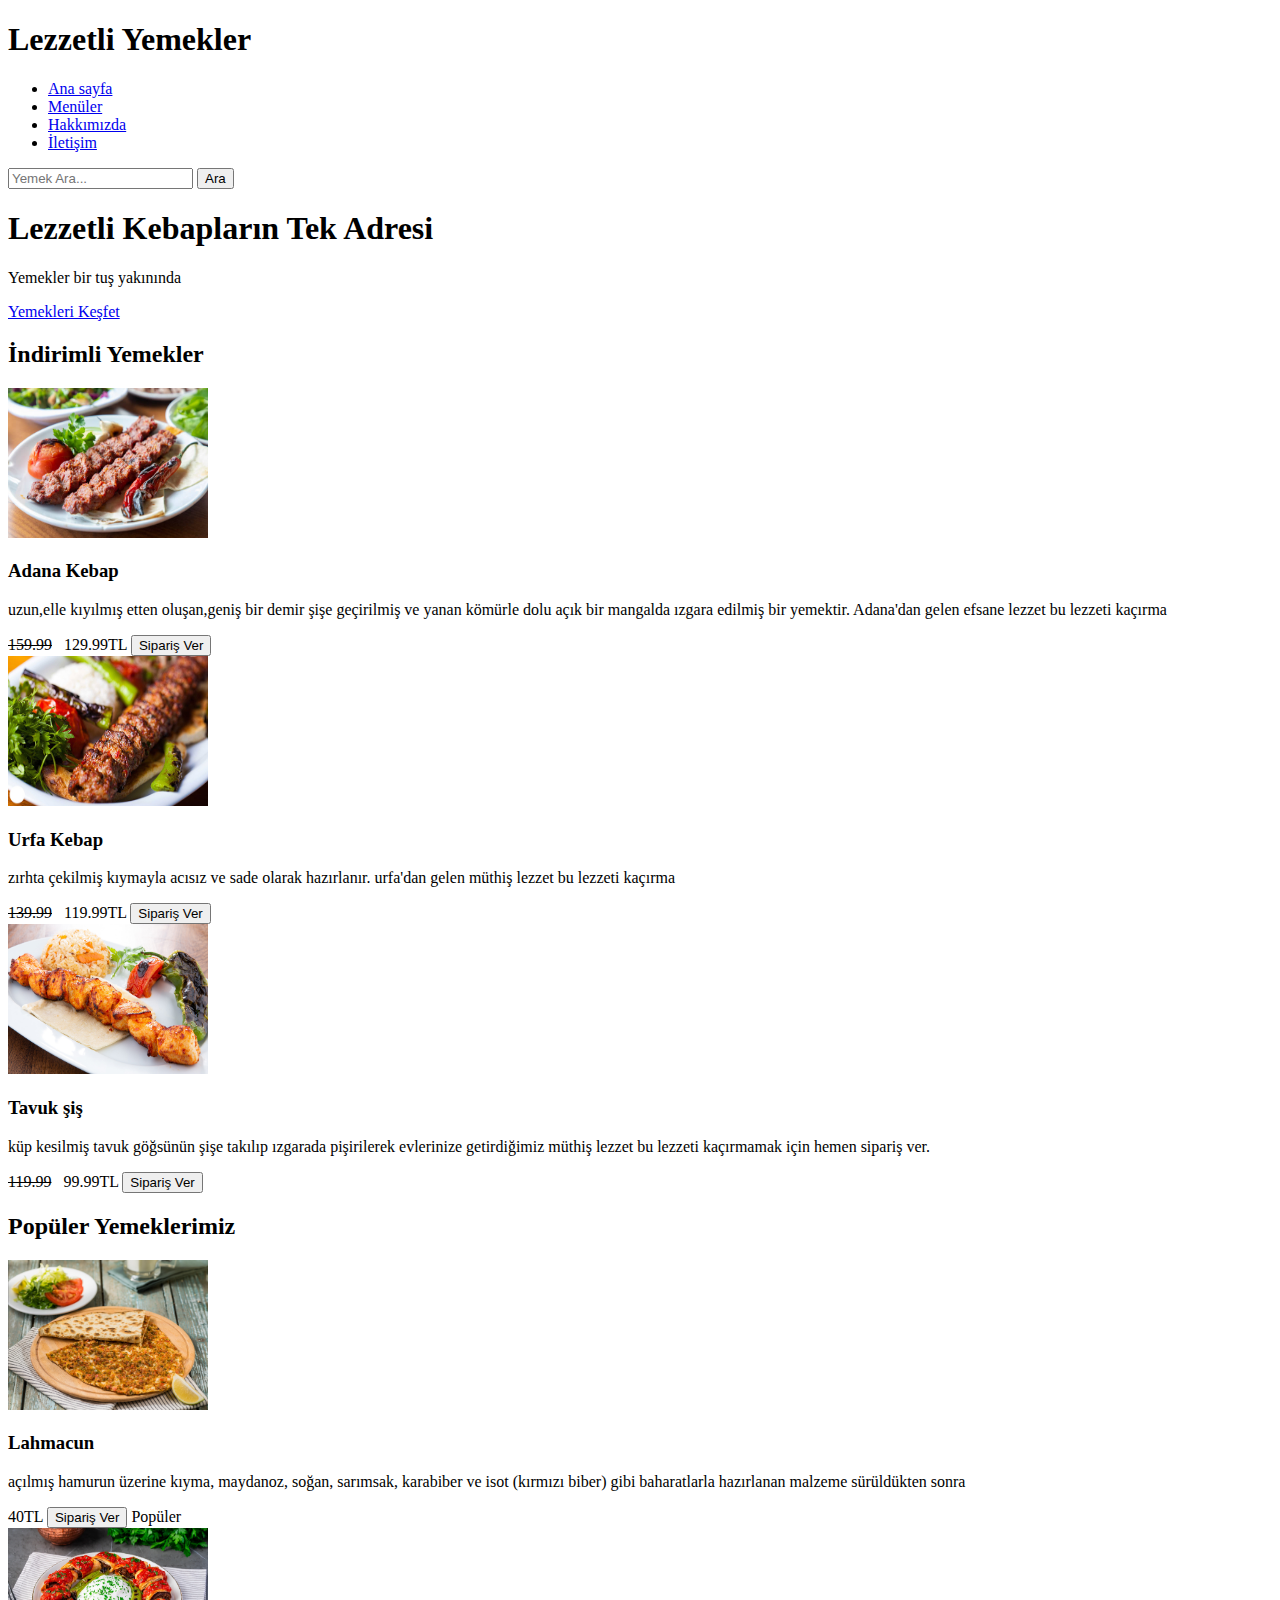
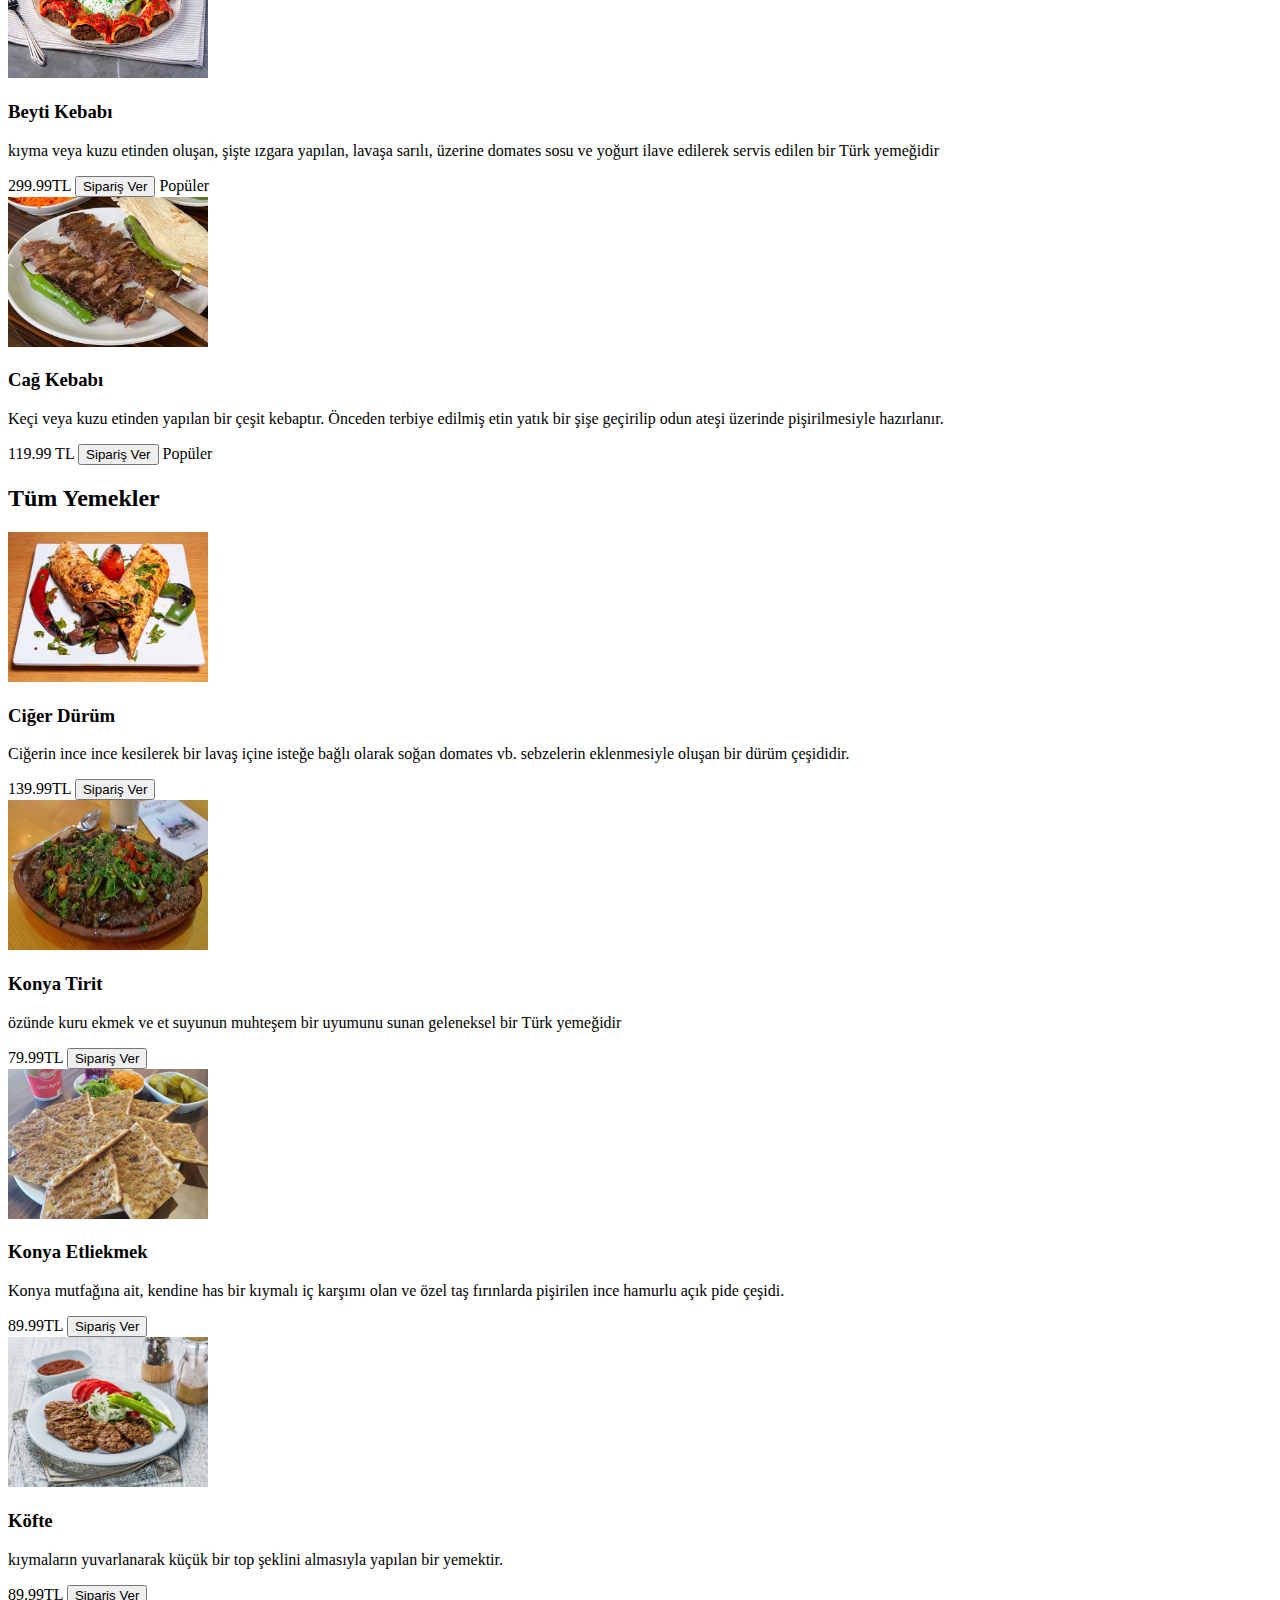
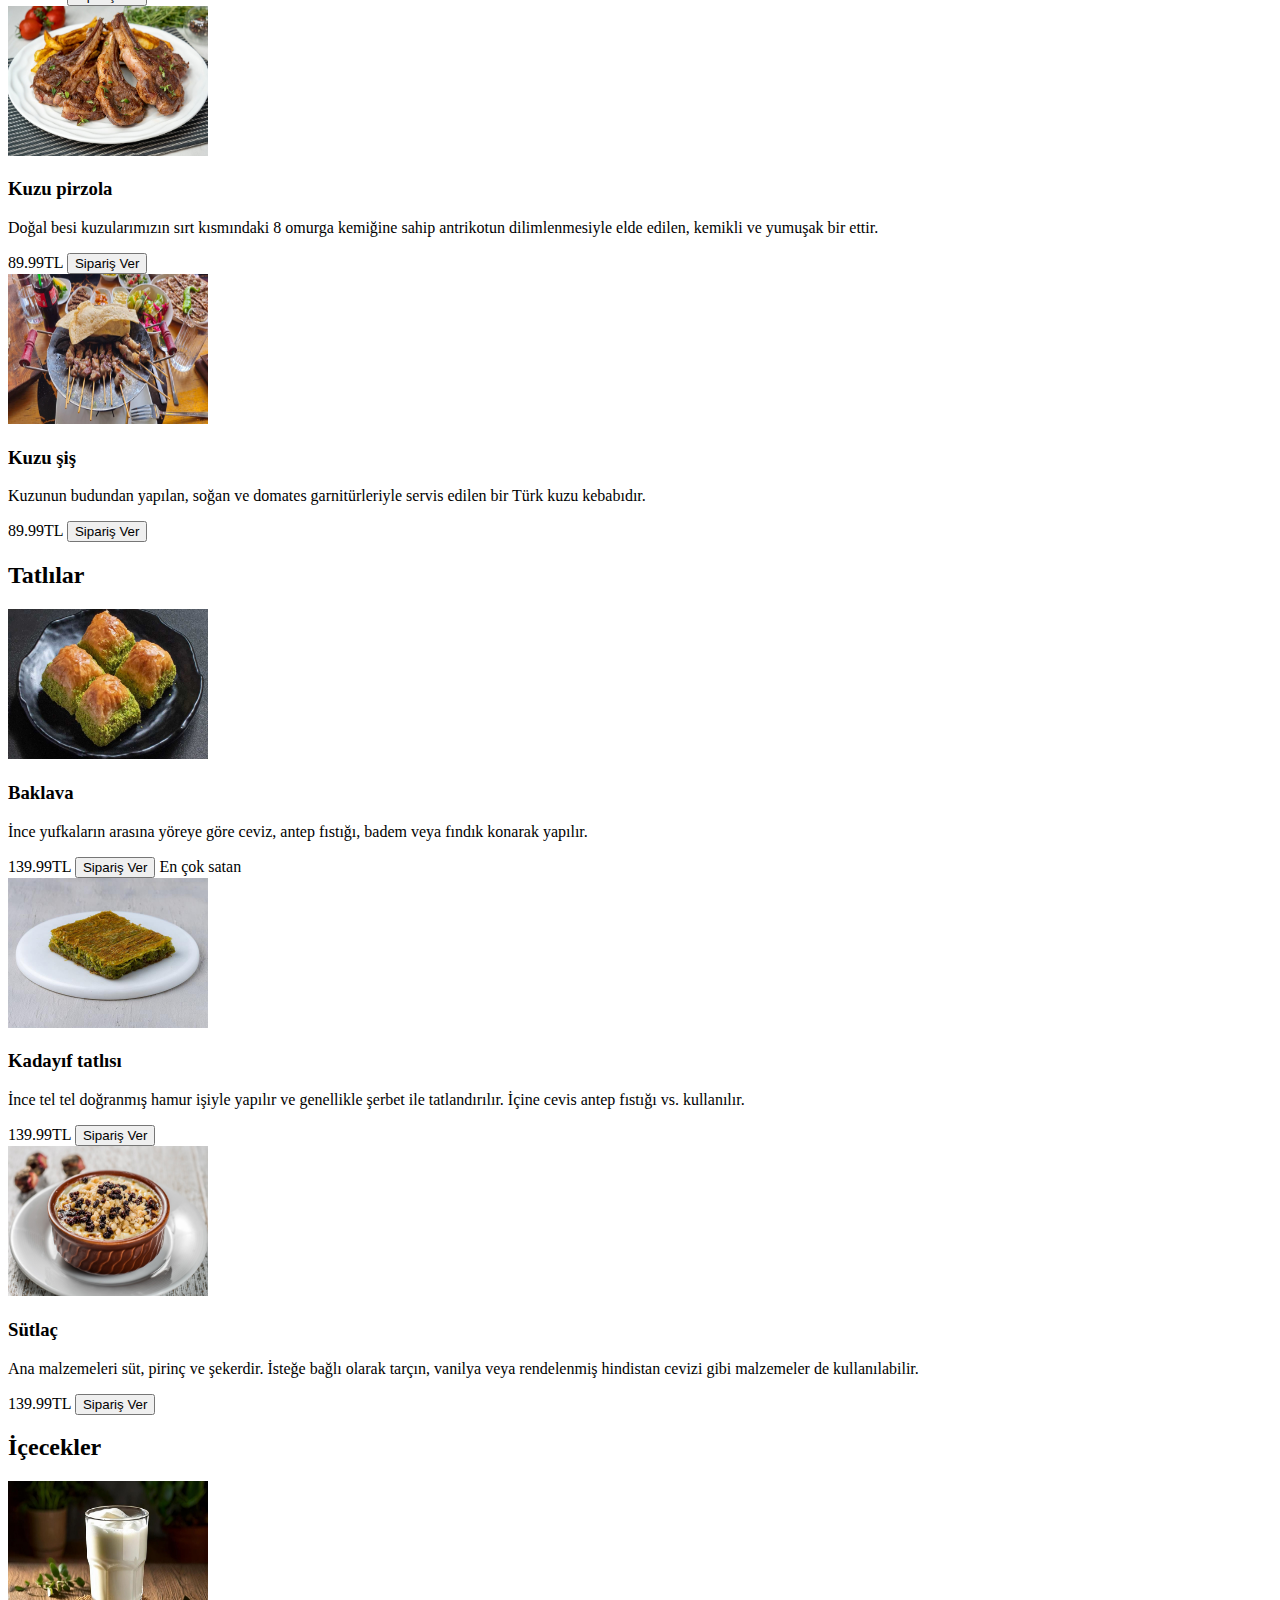
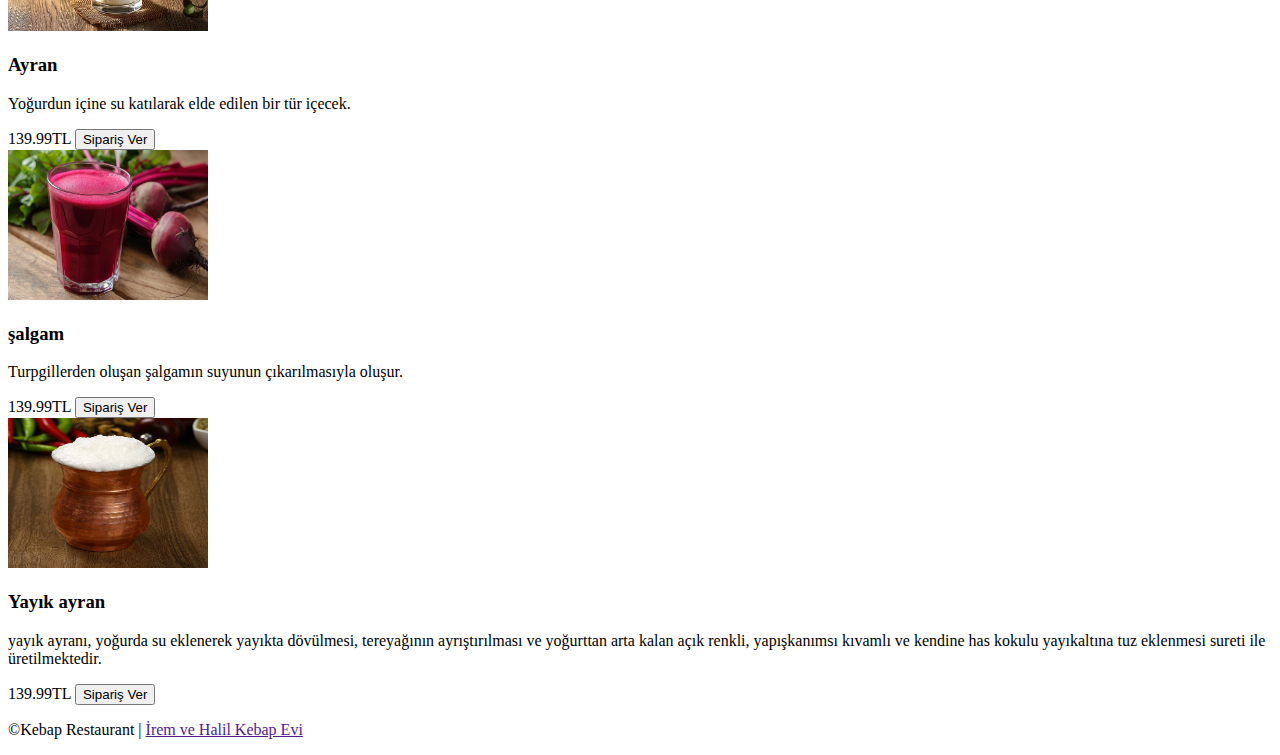
==== index.html @ 587a3aec "index.html" ====
<!DOCTYPE html>
<html lang="en">
<head>
    <meta charset="UTF-8">
    <meta name="viewport" content="width=device-width, initial-scale=1.0">
    <title>Kebap restaurant</title>
    <link rel="stylesheet" href="style.css">
    <link rel="shortcut icon" href="/img/restaurant.png" type="image/restaurant.png">
</head>
<body>
    
    <header>
        <h1>Lezzetli Yemekler</h1>
        <nav>
            <ul>
                <li><a href="index.html">Ana sayfa</a></li>
                <li><a href="#menuler">Menüler</a></li>
                <li><a href="indexh.html">Hakkımızda</a></li>
                <li><a href="indexi.html">İletişim</a></li>
            </ul>
        </nav>
    </header>

    <div class="search-container">
        <input type="text" placeholder="Yemek Ara..."/>
        <button type="submit">Ara</button>
    </div>    
    
    
    <div class="hero">
        <h1>Lezzetli Kebapların Tek Adresi</h1>
        <p>Yemekler bir tuş yakınında</p>
        <a href="#keşfet" class="button">Yemekleri Keşfet</a>

    </div>
    
    <section class="indirimli" id="keşfet">
        <h2>İndirimli Yemekler</h2>
        
        <div class="menu-items">
            <div class="menu-item">
                <img src="/img/adana kebap foto.jpg" alt="adana kebap" width="200px" height="150px">
                <h3>Adana Kebap</h3>
                <p>uzun,elle kıyılmış etten oluşan,geniş bir demir şişe geçirilmiş ve yanan kömürle dolu açık bir mangalda ızgara edilmiş bir yemektir.
                Adana'dan gelen efsane lezzet bu lezzeti kaçırma</p>
    
                <span><del>159.99</del> &nbsp; 129.99TL</span>
                <button class="siparis-buton">Sipariş Ver</button>
    
            </div>


            <div class="menu-item">
                <img src="/img/urfa-kebap foto.jpg" alt="urfa kebap" width="200px" height="150px">
                <h3>Urfa Kebap</h3>
                <p>zırhta çekilmiş kıymayla acısız ve sade olarak hazırlanır.
                urfa'dan gelen müthiş lezzet bu lezzeti kaçırma</p>
    
                <span><del>139.99</del> &nbsp; 119.99TL</span>
                <button class="siparis-buton">Sipariş Ver</button>
    
            </div>


            <div class="menu-item">
                <img src="/img/tavuk-sis foto.jpg" alt="tavuk şiş" width="200px" height="150px">
                <h3>Tavuk şiş</h3>
                <p> küp kesilmiş tavuk göğsünün şişe takılıp ızgarada pişirilerek evlerinize getirdiğimiz müthiş lezzet bu lezzeti kaçırmamak için hemen sipariş ver.</p>
    
                <span><del>119.99</del> &nbsp; 99.99TL</span>
                <button class="siparis-buton">Sipariş Ver</button>
    
            </div>
        </div>


        
    </section>

    <section class="popüler-yemek">
        <h2>Popüler Yemeklerimiz</h2>

        <div class="menu-items">
            <div class="menu-item">
                <img src="/img/lahmacun.jpg" alt="lahmacun" width="200px" height="150px">
                <h3>Lahmacun</h3>
                <p>açılmış hamurun üzerine kıyma, maydanoz, soğan, sarımsak, karabiber ve isot (kırmızı biber) gibi baharatlarla hazırlanan
                 malzeme sürüldükten sonra 
                </p>

                <span>40TL</span>
                <button class="siparis-buton">Sipariş Ver</button>
                <span class="tag">Popüler</span>
               
            </div>
        


            <div class="menu-item">
                <img src="/img/beyti kebap foto.webp" alt="lahmacun" width="200px" height="150px">
                <h3>Beyti Kebabı</h3>
                <p>kıyma veya kuzu etinden oluşan, şişte ızgara yapılan, lavaşa sarılı,
                 üzerine domates sosu ve yoğurt ilave edilerek servis edilen bir Türk yemeğidir
                </p>
                <span>299.99TL</span>
                <button class="siparis-buton">Sipariş Ver</button>
                
                <span class="tag">Popüler</span>
            </div>
        


        
            <div class="menu-item">
                <img src="/img/cağ kebap foto.jpg" alt="lahmacun" width="200px" height="150px">
                <h3>Cağ Kebabı</h3>
                <p>Keçi veya kuzu etinden yapılan bir çeşit kebaptır. 
                Önceden terbiye edilmiş etin yatık bir şişe geçirilip odun ateşi üzerinde pişirilmesiyle hazırlanır.
                </p>
                <span>119.99 TL</span>
                <button class="siparis-buton">Sipariş Ver</button>
                
                <span class="tag">Popüler</span>
            </div>
        </div>
    </section>

    <section class="menu" id="menuler">
    
        <h2>Tüm Yemekler</h2>

        <div class="menu-items">
            <div class="menu-item">
                <img src="/img/yaprak ciğer foto.jpeg" alt="ciğer dürüm" width="200px" height="150px">
                <h3>Ciğer Dürüm</h3>
                <p>Ciğerin ince ince kesilerek bir lavaş içine
                isteğe bağlı olarak soğan domates vb. sebzelerin eklenmesiyle oluşan bir dürüm çeşididir.
                </p>
                
                <span>139.99TL</span>
                <button class="siparis-buton">Sipariş Ver</button>

            </div>
        


       
            <div class="menu-item">
                <img src="/img/tirit foto.jpg" alt="tirit" width="200px" height="150px">
                <h3>Konya Tirit</h3>
                <p>özünde kuru ekmek ve et suyunun muhteşem bir uyumunu sunan geleneksel bir Türk yemeğidir</p>
                
                <span>79.99TL</span>
                <button class="siparis-buton">Sipariş Ver</button>
                
            </div>
        



        
            <div class="menu-item">
                <img src="/img/etliekmek foto.jpg" alt="etliekmek" width="200px" height="150px">
                <h3>Konya Etliekmek</h3>
                <p>Konya mutfağına ait, kendine has bir kıymalı iç karşımı olan ve özel taş fırınlarda pişirilen ince hamurlu açık pide çeşidi.
                </p>
                
                <span>89.99TL</span>
                <button class="siparis-buton">Sipariş Ver</button>
                
            </div>


            <div class="menu-item">
                <img src="/img/köfte.jpg" alt="etliekmek" width="200px" height="150px">
                <h3>Köfte</h3>
                <p>kıymaların yuvarlanarak küçük bir top şeklini almasıyla yapılan bir yemektir.
                </p>
                
                <span>89.99TL</span>
                <button class="siparis-buton">Sipariş Ver</button>
                
            </div>




            <div class="menu-item">
                <img src="/img/kuzu pirzola.jpg" alt="etliekmek" width="200px" height="150px">
                <h3>Kuzu pirzola</h3>
                <p>Doğal besi kuzularımızın sırt kısmındaki 8 omurga kemiğine sahip antrikotun dilimlenmesiyle elde edilen, kemikli ve yumuşak bir ettir.
                </p>
                
                <span>89.99TL</span>
                <button class="siparis-buton">Sipariş Ver</button>
                
            </div>



            <div class="menu-item">
                <img src="/img/kuzu şiş.jpg" alt="etliekmek" width="200px" height="150px">
                <h3>Kuzu şiş</h3>
                <p>Kuzunun budundan yapılan, soğan ve domates garnitürleriyle servis edilen bir Türk kuzu kebabıdır.
                </p>
                
                <span>89.99TL</span>
                <button class="siparis-buton">Sipariş Ver</button>
                
            </div>
        </div>

    </section>

    <section class="tatlı">
        <h2>Tatlılar</h2>
        <div class="menu-items">
            <div class="menu-item">
                <img src="/img/baklavaki.jpg" alt="ciğer dürüm" width="200px" height="150px">
                <h3>Baklava</h3>
                <p>İnce yufkaların arasına yöreye göre ceviz, antep fıstığı, badem veya fındık konarak yapılır.
                </p>
                
                <span>139.99TL</span>
                <button class="siparis-buton">Sipariş Ver</button>
                <span class="tag">En çok satan</span>

            </div>


            <div class="menu-item">
                <img src="/img/kadayıf tatlısı.jpg" alt="ciğer dürüm" width="200px" height="150px">
                <h3>Kadayıf tatlısı</h3>
                <p>İnce tel tel doğranmış hamur işiyle yapılır ve genellikle şerbet ile tatlandırılır. İçine cevis antep fıstığı vs. kullanılır.
                </p>
                
                <span>139.99TL</span>
                <button class="siparis-buton">Sipariş Ver</button>

            </div>



            <div class="menu-item">
                <img src="/img/sütlaç.jpg" alt="ciğer dürüm" width="200px" height="150px">
                <h3>Sütlaç</h3>
                <p>Ana malzemeleri süt, pirinç ve şekerdir. İsteğe bağlı olarak tarçın, vanilya veya rendelenmiş hindistan cevizi gibi malzemeler de kullanılabilir.
                </p>
                
                <span>139.99TL</span>
                <button class="siparis-buton">Sipariş Ver</button>

            </div>

        </div>
   
    </section>

    <section class="içecekler">
        <h2>İçecekler</h2>

        <div class="menu-items">
            <div class="menu-item">
                <img src="/img/ayran.jpg" alt="ayran" width="200px" height="150px">
                <h3>Ayran</h3>
                <p>Yoğurdun içine su katılarak elde edilen bir tür içecek.
                </p>
                
                <span>139.99TL</span>
                <button class="siparis-buton">Sipariş Ver</button>

            </div>



            <div class="menu-item">
                <img src="/img/şalgam.jpg" alt="şalgam" width="200px" height="150px">
                <h3>şalgam</h3>
                <p>Turpgillerden oluşan şalgamın suyunun çıkarılmasıyla oluşur.
                </p>
                
                <span>139.99TL</span>
                <button class="siparis-buton">Sipariş Ver</button>

            </div>



            <div class="menu-item">
                <img src="/img/yayık ayran.jpg" alt="yayık ayran" width="200px" height="150px">
                <h3>Yayık ayran</h3>
                <p>yayık ayranı, yoğurda su eklenerek yayıkta dövülmesi, tereyağının ayrıştırılması ve yoğurttan arta kalan açık renkli, yapışkanımsı kıvamlı ve kendine has kokulu yayıkaltına tuz eklenmesi sureti ile üretilmektedir.
                </p>
                
                <span>139.99TL</span>
                <button class="siparis-buton">Sipariş Ver</button>

            </div>

        </div>
        
    </section>

    <footer class="footer">
        <p>
          &copy;Kebap Restaurant  | <a href="" target="_blank">İrem ve Halil Kebap Evi</a></p>
    </footer>
</body>
</html>
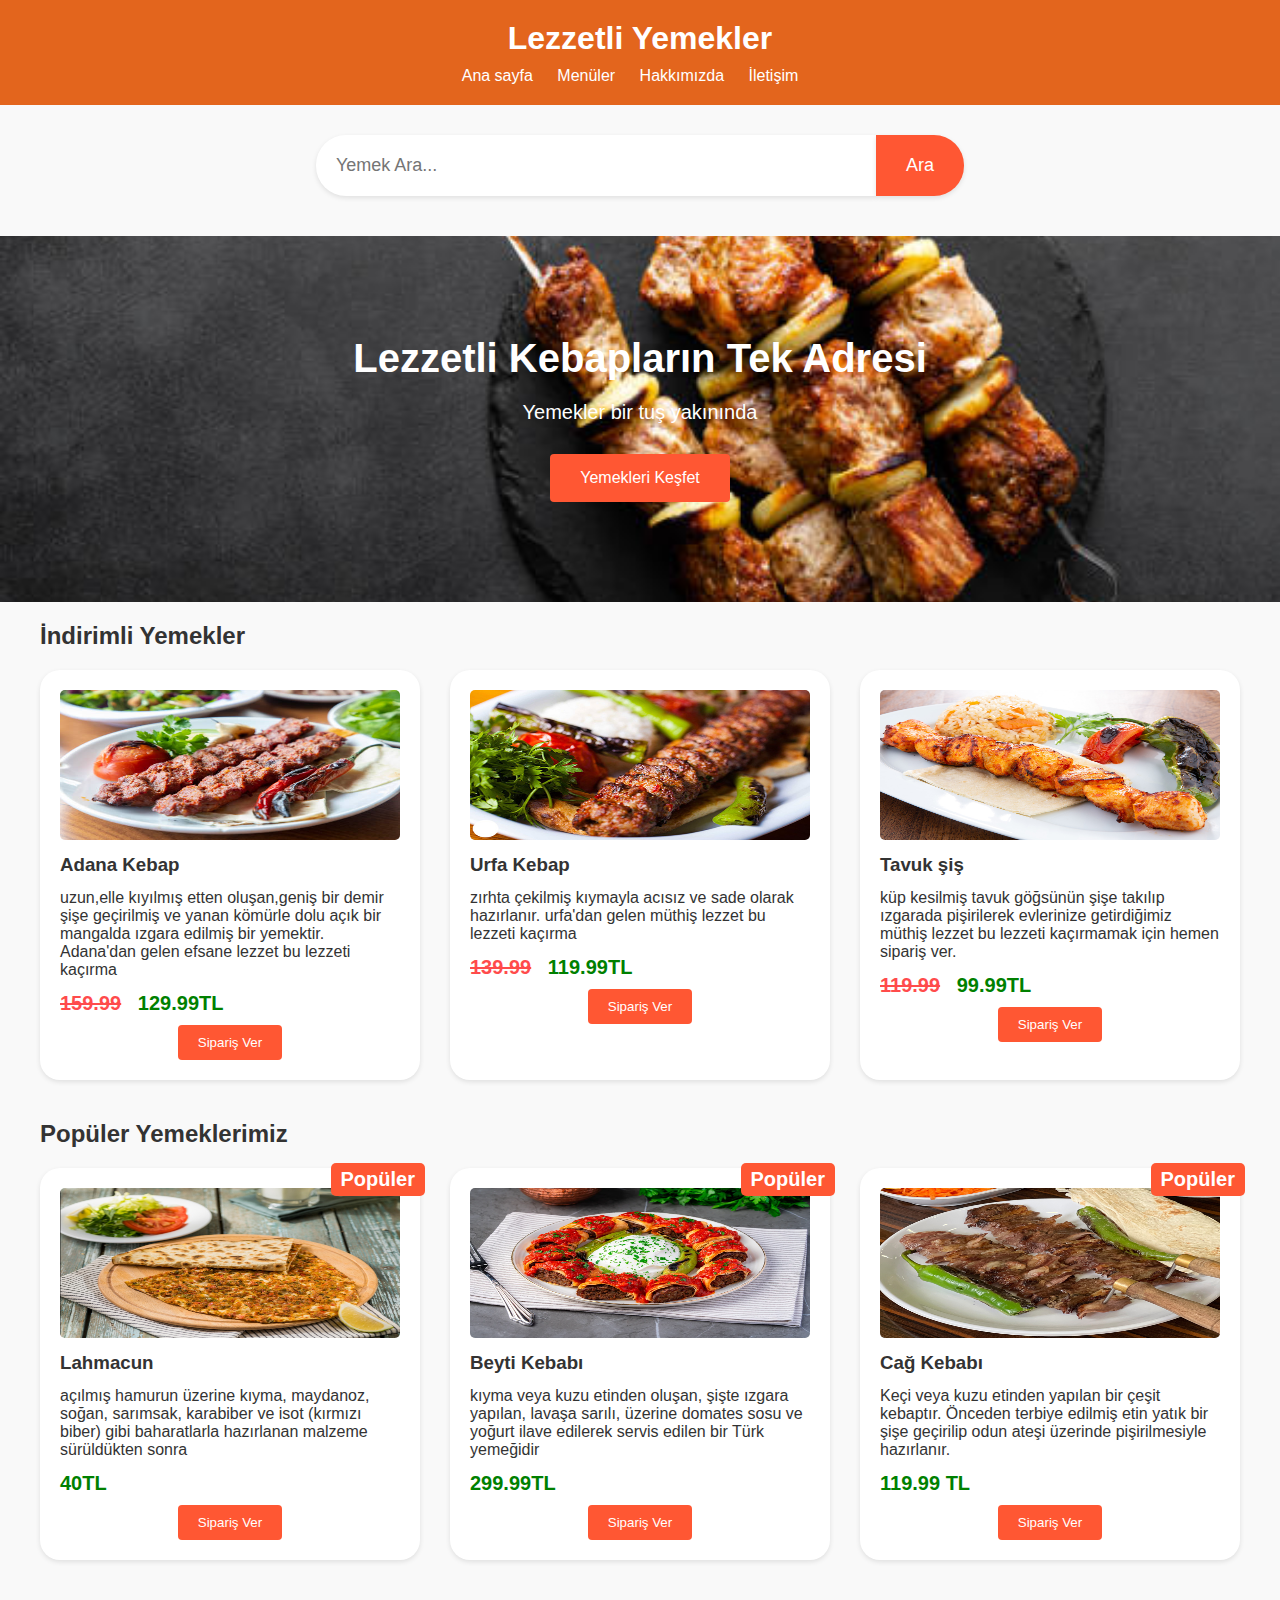
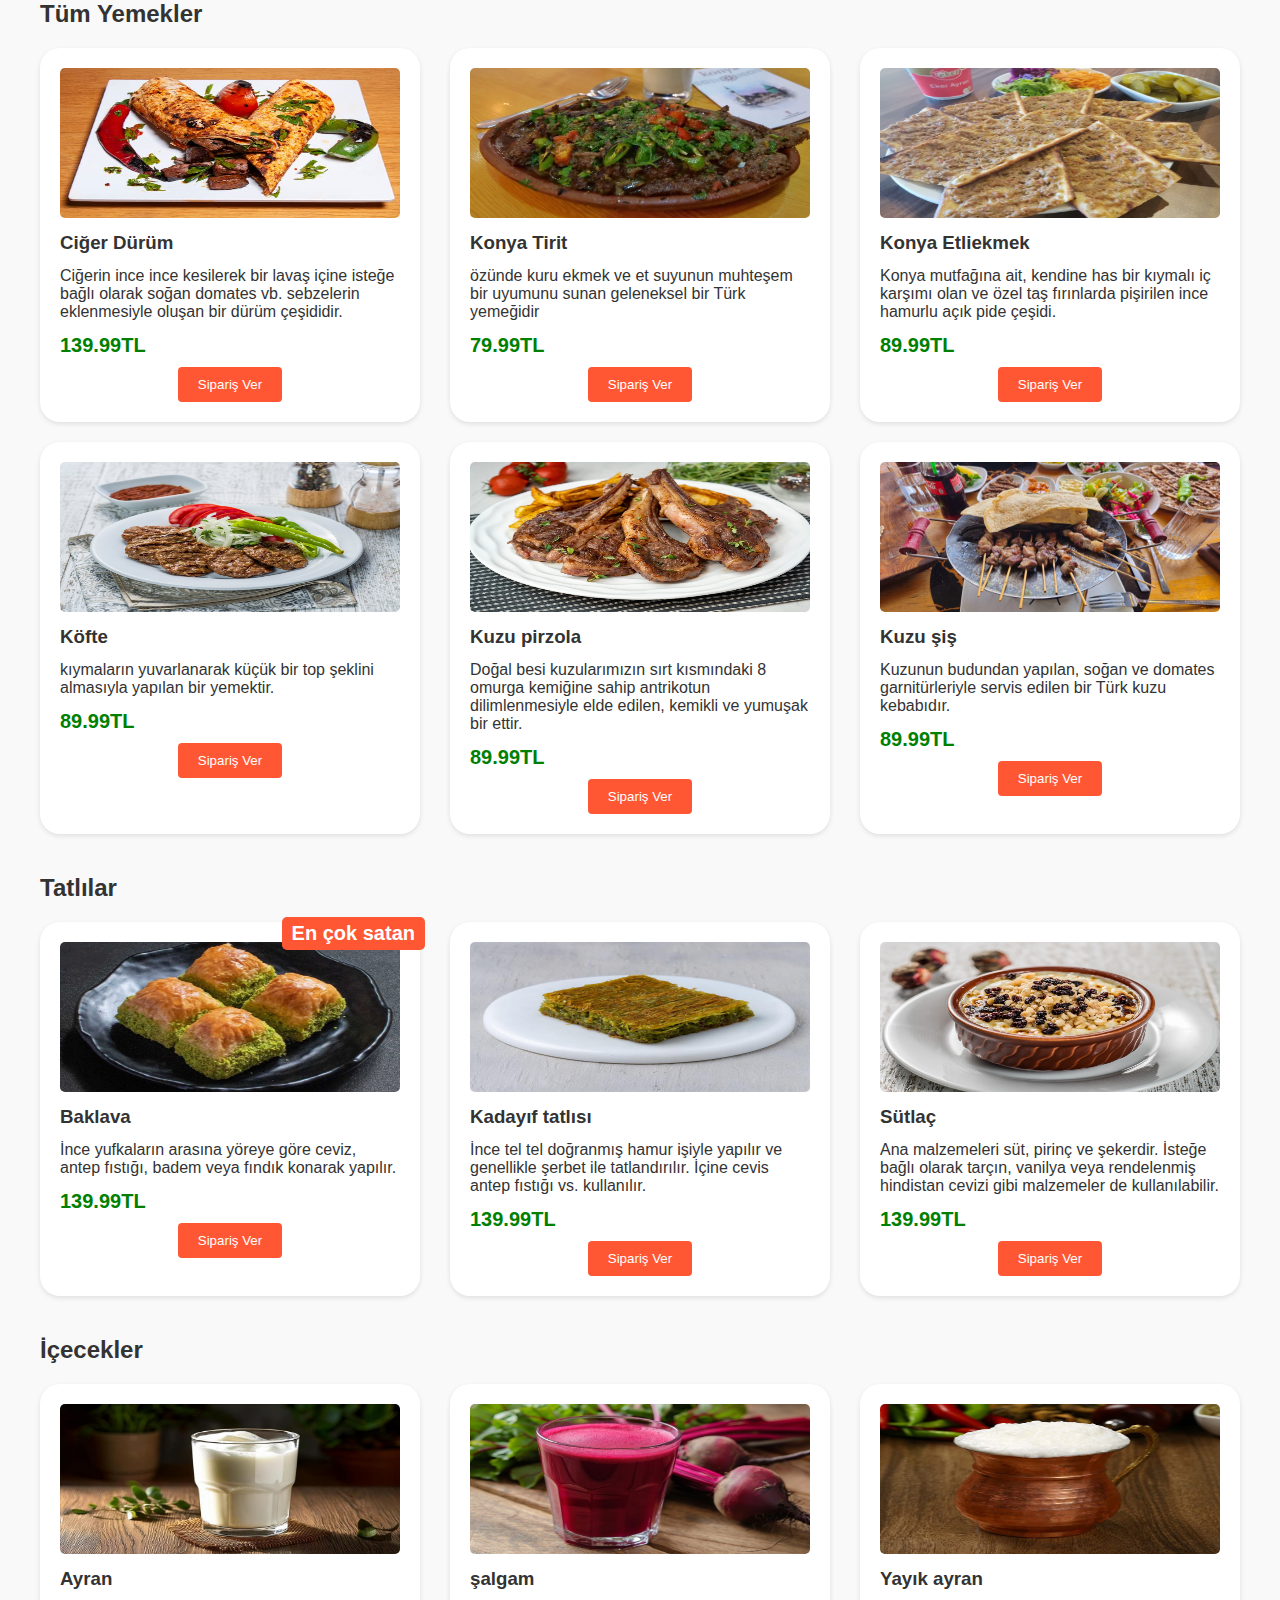
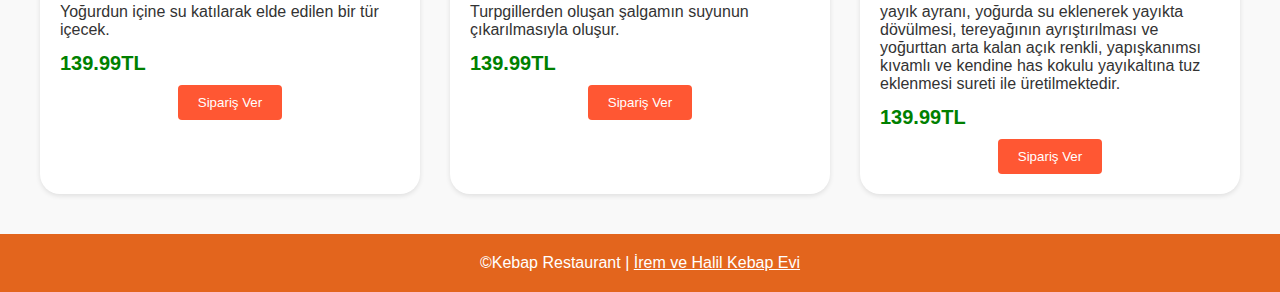
==== commit 52128836: "index.html" ====
--- a/index.html
+++ b/index.html
@@ -5,7 +5,7 @@
     <meta name="viewport" content="width=device-width, initial-scale=1.0">
     <title>Kebap restaurant</title>
     <link rel="stylesheet" href="style.css">
-    <link rel="shortcut icon" href="/img/restaurant.png" type="image/restaurant.png">
+    <link rel="shortcut icon" href="./img/restaurant.png" type="image/restaurant.png">
 </head>
 <body>
     
@@ -39,7 +39,7 @@
         
         <div class="menu-items">
             <div class="menu-item">
-                <img src="/img/adana kebap foto.jpg" alt="adana kebap" width="200px" height="150px">
+                <img src="./img/adana kebap foto.jpg" alt="adana kebap" width="200px" height="150px">
                 <h3>Adana Kebap</h3>
                 <p>uzun,elle kıyılmış etten oluşan,geniş bir demir şişe geçirilmiş ve yanan kömürle dolu açık bir mangalda ızgara edilmiş bir yemektir.
                 Adana'dan gelen efsane lezzet bu lezzeti kaçırma</p>
@@ -51,7 +51,7 @@
 
 
             <div class="menu-item">
-                <img src="/img/urfa-kebap foto.jpg" alt="urfa kebap" width="200px" height="150px">
+                <img src="./img/urfa-kebap foto.jpg" alt="urfa kebap" width="200px" height="150px">
                 <h3>Urfa Kebap</h3>
                 <p>zırhta çekilmiş kıymayla acısız ve sade olarak hazırlanır.
                 urfa'dan gelen müthiş lezzet bu lezzeti kaçırma</p>
@@ -63,7 +63,7 @@
 
 
             <div class="menu-item">
-                <img src="/img/tavuk-sis foto.jpg" alt="tavuk şiş" width="200px" height="150px">
+                <img src="./img/tavuk-sis foto.jpg" alt="tavuk şiş" width="200px" height="150px">
                 <h3>Tavuk şiş</h3>
                 <p> küp kesilmiş tavuk göğsünün şişe takılıp ızgarada pişirilerek evlerinize getirdiğimiz müthiş lezzet bu lezzeti kaçırmamak için hemen sipariş ver.</p>
     
@@ -82,7 +82,7 @@
 
         <div class="menu-items">
             <div class="menu-item">
-                <img src="/img/lahmacun.jpg" alt="lahmacun" width="200px" height="150px">
+                <img src="./img/lahmacun.jpg" alt="lahmacun" width="200px" height="150px">
                 <h3>Lahmacun</h3>
                 <p>açılmış hamurun üzerine kıyma, maydanoz, soğan, sarımsak, karabiber ve isot (kırmızı biber) gibi baharatlarla hazırlanan
                  malzeme sürüldükten sonra 
@@ -97,7 +97,7 @@
 
 
             <div class="menu-item">
-                <img src="/img/beyti kebap foto.webp" alt="lahmacun" width="200px" height="150px">
+                <img src="./img/beyti kebap foto.webp" alt="lahmacun" width="200px" height="150px">
                 <h3>Beyti Kebabı</h3>
                 <p>kıyma veya kuzu etinden oluşan, şişte ızgara yapılan, lavaşa sarılı,
                  üzerine domates sosu ve yoğurt ilave edilerek servis edilen bir Türk yemeğidir
@@ -112,7 +112,7 @@
 
         
             <div class="menu-item">
-                <img src="/img/cağ kebap foto.jpg" alt="lahmacun" width="200px" height="150px">
+                <img src="./img/cağ kebap foto.jpg" alt="lahmacun" width="200px" height="150px">
                 <h3>Cağ Kebabı</h3>
                 <p>Keçi veya kuzu etinden yapılan bir çeşit kebaptır. 
                 Önceden terbiye edilmiş etin yatık bir şişe geçirilip odun ateşi üzerinde pişirilmesiyle hazırlanır.
@@ -131,7 +131,7 @@
 
         <div class="menu-items">
             <div class="menu-item">
-                <img src="/img/yaprak ciğer foto.jpeg" alt="ciğer dürüm" width="200px" height="150px">
+                <img src="./img/yaprak ciğer foto.jpeg" alt="ciğer dürüm" width="200px" height="150px">
                 <h3>Ciğer Dürüm</h3>
                 <p>Ciğerin ince ince kesilerek bir lavaş içine
                 isteğe bağlı olarak soğan domates vb. sebzelerin eklenmesiyle oluşan bir dürüm çeşididir.
@@ -146,7 +146,7 @@
 
        
             <div class="menu-item">
-                <img src="/img/tirit foto.jpg" alt="tirit" width="200px" height="150px">
+                <img src="./img/tirit foto.jpg" alt="tirit" width="200px" height="150px">
                 <h3>Konya Tirit</h3>
                 <p>özünde kuru ekmek ve et suyunun muhteşem bir uyumunu sunan geleneksel bir Türk yemeğidir</p>
                 
@@ -160,7 +160,7 @@
 
         
             <div class="menu-item">
-                <img src="/img/etliekmek foto.jpg" alt="etliekmek" width="200px" height="150px">
+                <img src="./img/etliekmek foto.jpg" alt="etliekmek" width="200px" height="150px">
                 <h3>Konya Etliekmek</h3>
                 <p>Konya mutfağına ait, kendine has bir kıymalı iç karşımı olan ve özel taş fırınlarda pişirilen ince hamurlu açık pide çeşidi.
                 </p>
@@ -172,7 +172,7 @@
 
 
             <div class="menu-item">
-                <img src="/img/köfte.jpg" alt="etliekmek" width="200px" height="150px">
+                <img src="./img/köfte.jpg" alt="etliekmek" width="200px" height="150px">
                 <h3>Köfte</h3>
                 <p>kıymaların yuvarlanarak küçük bir top şeklini almasıyla yapılan bir yemektir.
                 </p>
@@ -186,7 +186,7 @@
 
 
             <div class="menu-item">
-                <img src="/img/kuzu pirzola.jpg" alt="etliekmek" width="200px" height="150px">
+                <img src="./img/kuzu pirzola.jpg" alt="etliekmek" width="200px" height="150px">
                 <h3>Kuzu pirzola</h3>
                 <p>Doğal besi kuzularımızın sırt kısmındaki 8 omurga kemiğine sahip antrikotun dilimlenmesiyle elde edilen, kemikli ve yumuşak bir ettir.
                 </p>
@@ -199,7 +199,7 @@
 
 
             <div class="menu-item">
-                <img src="/img/kuzu şiş.jpg" alt="etliekmek" width="200px" height="150px">
+                <img src="./img/kuzu şiş.jpg" alt="etliekmek" width="200px" height="150px">
                 <h3>Kuzu şiş</h3>
                 <p>Kuzunun budundan yapılan, soğan ve domates garnitürleriyle servis edilen bir Türk kuzu kebabıdır.
                 </p>
@@ -216,7 +216,7 @@
         <h2>Tatlılar</h2>
         <div class="menu-items">
             <div class="menu-item">
-                <img src="/img/baklavaki.jpg" alt="ciğer dürüm" width="200px" height="150px">
+                <img src="./img/baklavaki.jpg" alt="ciğer dürüm" width="200px" height="150px">
                 <h3>Baklava</h3>
                 <p>İnce yufkaların arasına yöreye göre ceviz, antep fıstığı, badem veya fındık konarak yapılır.
                 </p>
@@ -229,7 +229,7 @@
 
 
             <div class="menu-item">
-                <img src="/img/kadayıf tatlısı.jpg" alt="ciğer dürüm" width="200px" height="150px">
+                <img src="./img/kadayıf tatlısı.jpg" alt="ciğer dürüm" width="200px" height="150px">
                 <h3>Kadayıf tatlısı</h3>
                 <p>İnce tel tel doğranmış hamur işiyle yapılır ve genellikle şerbet ile tatlandırılır. İçine cevis antep fıstığı vs. kullanılır.
                 </p>
@@ -242,7 +242,7 @@
 
 
             <div class="menu-item">
-                <img src="/img/sütlaç.jpg" alt="ciğer dürüm" width="200px" height="150px">
+                <img src="./img/sütlaç.jpg" alt="ciğer dürüm" width="200px" height="150px">
                 <h3>Sütlaç</h3>
                 <p>Ana malzemeleri süt, pirinç ve şekerdir. İsteğe bağlı olarak tarçın, vanilya veya rendelenmiş hindistan cevizi gibi malzemeler de kullanılabilir.
                 </p>
@@ -261,7 +261,7 @@
 
         <div class="menu-items">
             <div class="menu-item">
-                <img src="/img/ayran.jpg" alt="ayran" width="200px" height="150px">
+                <img src="./img/ayran.jpg" alt="ayran" width="200px" height="150px">
                 <h3>Ayran</h3>
                 <p>Yoğurdun içine su katılarak elde edilen bir tür içecek.
                 </p>
@@ -274,7 +274,7 @@
 
 
             <div class="menu-item">
-                <img src="/img/şalgam.jpg" alt="şalgam" width="200px" height="150px">
+                <img src="./img/şalgam.jpg" alt="şalgam" width="200px" height="150px">
                 <h3>şalgam</h3>
                 <p>Turpgillerden oluşan şalgamın suyunun çıkarılmasıyla oluşur.
                 </p>
@@ -287,7 +287,7 @@
 
 
             <div class="menu-item">
-                <img src="/img/yayık ayran.jpg" alt="yayık ayran" width="200px" height="150px">
+                <img src="./img/yayık ayran.jpg" alt="yayık ayran" width="200px" height="150px">
                 <h3>Yayık ayran</h3>
                 <p>yayık ayranı, yoğurda su eklenerek yayıkta dövülmesi, tereyağının ayrıştırılması ve yoğurttan arta kalan açık renkli, yapışkanımsı kıvamlı ve kendine has kokulu yayıkaltına tuz eklenmesi sureti ile üretilmektedir.
                 </p>
--- a/style.css
+++ b/style.css
@@ -0,0 +1,202 @@
+*{
+    margin: 0;
+    padding: 0;
+    box-sizing: border-box;
+}
+body{
+    font-family: Arial, Helvetica, sans-serif;
+    background-color: #f9f9f9;
+    color: #333;
+}
+
+ header{
+    background-color: #e3651d;
+    color: #fff;
+    padding: 20px 0px;
+    text-align: center;
+ }
+ header h1{
+    margin-bottom: 10px;
+ }
+ nav ul{
+    list-style: none;
+ }
+ nav ul li{
+    display: inline-block;
+    margin-right: 20px;
+ }
+ nav ul li a {
+    color: #fff;
+    text-decoration: none;
+ }
+
+ nav ul li a:hover{
+    text-decoration: underline;
+ }
+
+ .search-container{
+    max-width: 800px;
+    margin: 30px auto 40px;
+    display: flex;
+    justify-content: center;
+    align-items: center;
+    flex-wrap: wrap;
+ }
+ .search-container input{
+    padding: 20px;
+    width: 70%;
+    border-radius: 30px 0 0 30px;
+    border: none;
+    outline: none;
+    font-size: 18px;
+    box-shadow: 0 2px 5px rgba(0, 0, 0, 0.1);
+ }
+ .search-container button{
+    padding: 20px 30px;
+    box-shadow: 0 2px 5px rgba(0, 0, 0, 0.1);
+    background-color: #ff5733;
+    border: none;
+    outline: none;
+    border-radius: 0 30px 30px 0;
+    font-size: 18px;
+    color: #fff;
+    cursor: pointer; 
+    transition: 300ms all; 
+ }
+ .search-container button:hover{
+    background-color: #ff3d00;
+ }
+  .hero{
+    background-image: url(/img/hero\ arka\ plan.jpg);
+    background-size: cover;
+    background-position: center;
+    color: #fff;
+    text-align: center;
+    padding: 100px 0px;
+  }
+  .hero h1 {
+    font-size: 40px;
+    margin-bottom: 20px;
+  }
+  .hero p {
+    font-size: 20px;
+    margin-bottom: 30px;
+}
+.button {
+    display: inline-block;
+    background-color: #ff5733;
+    color: #fff;
+    padding: 15px 30px;
+    text-decoration: none;
+    border-radius: 4px;
+    transition: 300ms all;
+}
+
+.siparis-buton{
+    display: block;
+    margin: 0 auto;
+    margin-top: 10px !important;
+    background-color: #ff5733;
+    color: #fff;
+    padding: 10px 20px;
+    border-radius: 4px;
+    border: none;
+    outline: none;
+    cursor: pointer;
+}
+.button:hover,
+.siparis-buton:hover{
+    background-color: #ff3d00;
+} 
+.indirimli, .popüler-yemek, .menu, .tatlı, .içecekler{
+    max-width: 1200px;
+    margin: 20px auto;
+    position: relative;
+}
+.indirimli h2, 
+.popüler-yemek h2,
+.menu h2,
+.tatlı h2,
+.içecekler h2 {
+    margin-bottom: 20px;
+
+}
+.menu-items {
+    display:flex;
+   justify-content: space-between;
+    flex-wrap: wrap;
+}
+
+.menu-item{
+  width: calc(33.333% - 20px);
+  background-color: #fff !important;
+  border-radius: 20px;
+  box-shadow: 0 2px 5px rgba(0, 0, 0, 0.1);
+  padding: 20px;
+  margin-bottom: 20px;
+  position: relative;
+}
+
+
+.menu-item:hover{
+    transition: 300ms all;
+    transform: scale(1.03);
+}
+.menu-item img{
+    width: 100%;
+    border-radius: 5px;
+    margin-bottom: 10px;
+}
+.menu-item h3,
+.menu-item p {
+    margin-bottom: 13px;
+}
+.menu-item span {
+    font-size: 20px;
+    display: block;
+    font-weight: bold;
+    color: green;
+}
+del{
+    color: red;
+    opacity: 0.7;
+}
+.tag{
+    background-color: #ff5733;
+    color: #fff !important;
+    padding: 5px 10px;
+    border-radius: 5px;
+    position: absolute;
+    font-size: 12px;
+    top: -5px;
+    right: -5px;
+}
+
+.footer{
+    background-color: #e3651d;
+    color: #fff;
+    text-align: center;
+    padding: 20px 0px;
+    width: 100%;
+}
+
+.footer a{
+    color: #fff;
+}
+
+@media only screen and (max-width: 480px) {
+    .menu {
+        text-align: center;
+    }
+
+    .indirimli
+    .popüler-yemek {
+        text-align: center;
+    }
+
+    .menu-item {
+        width: 90%;
+        margin: 15px auto;
+    }
+
+}
